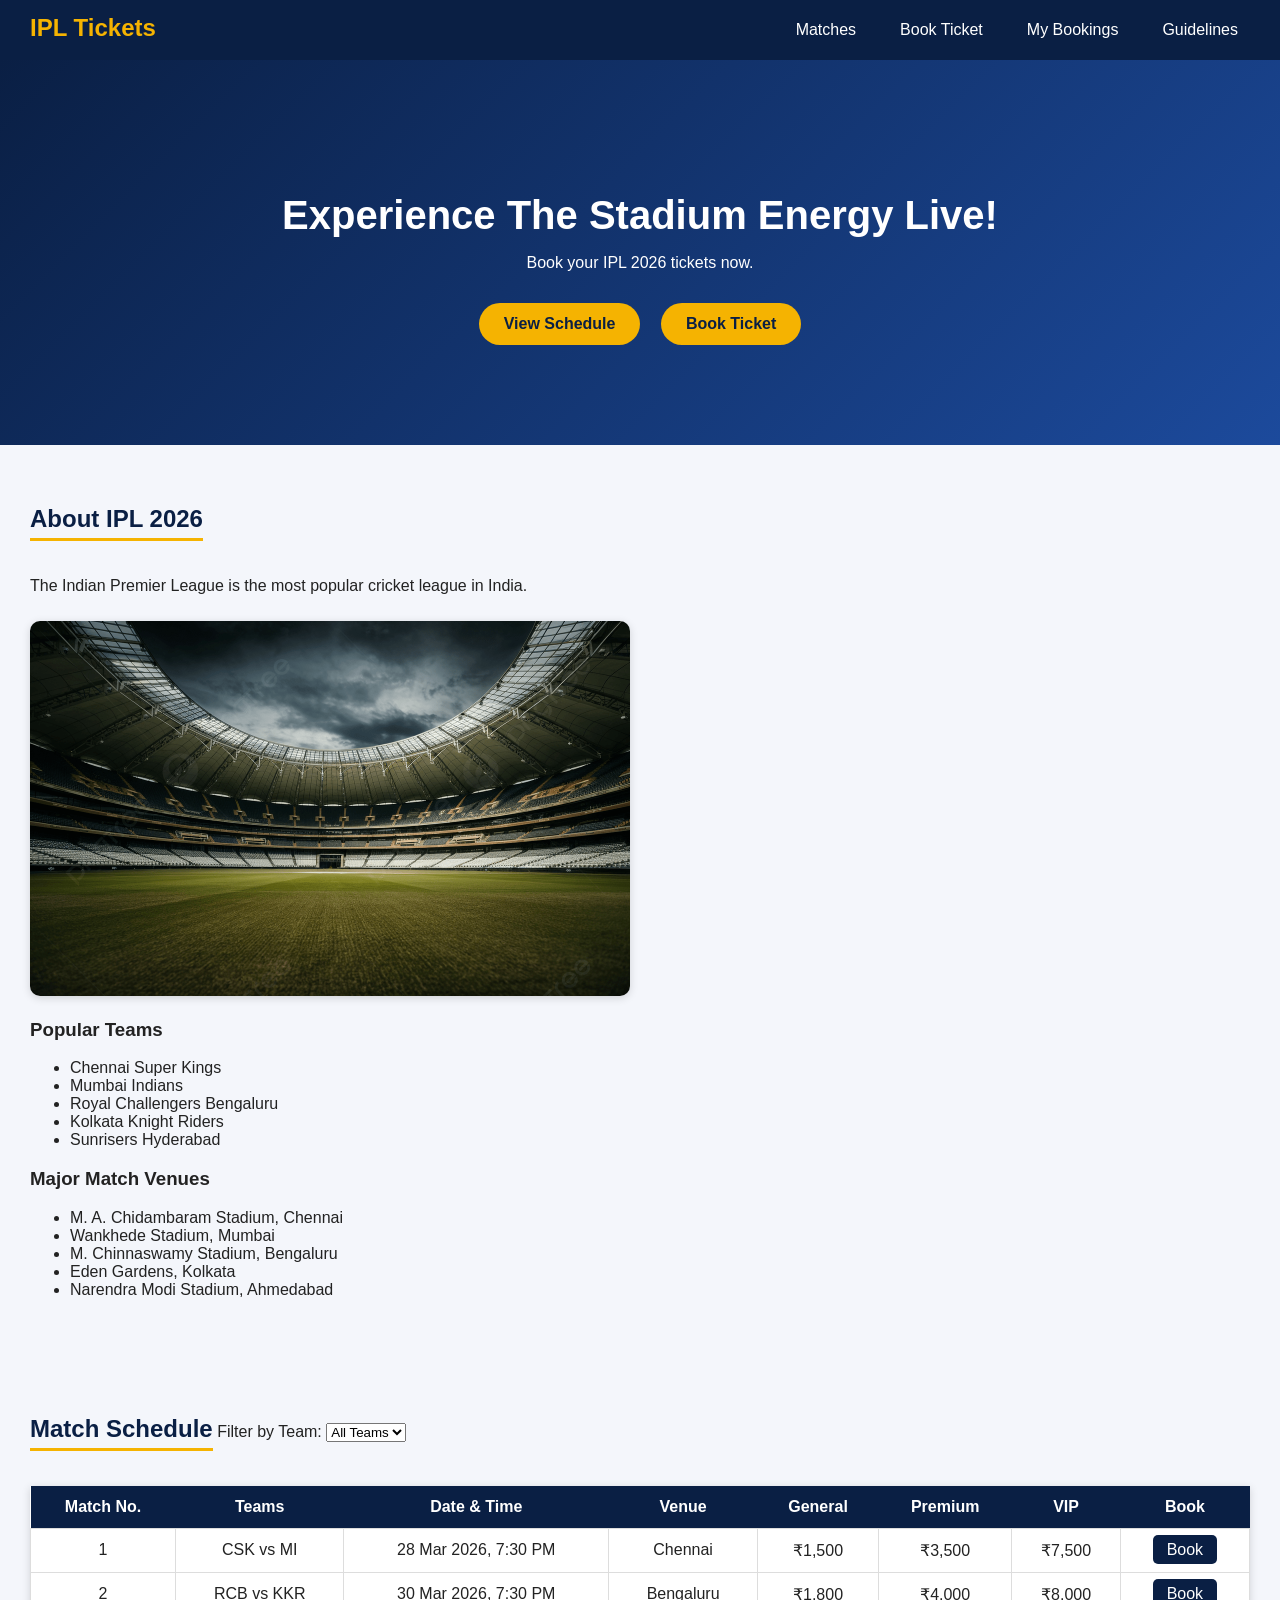
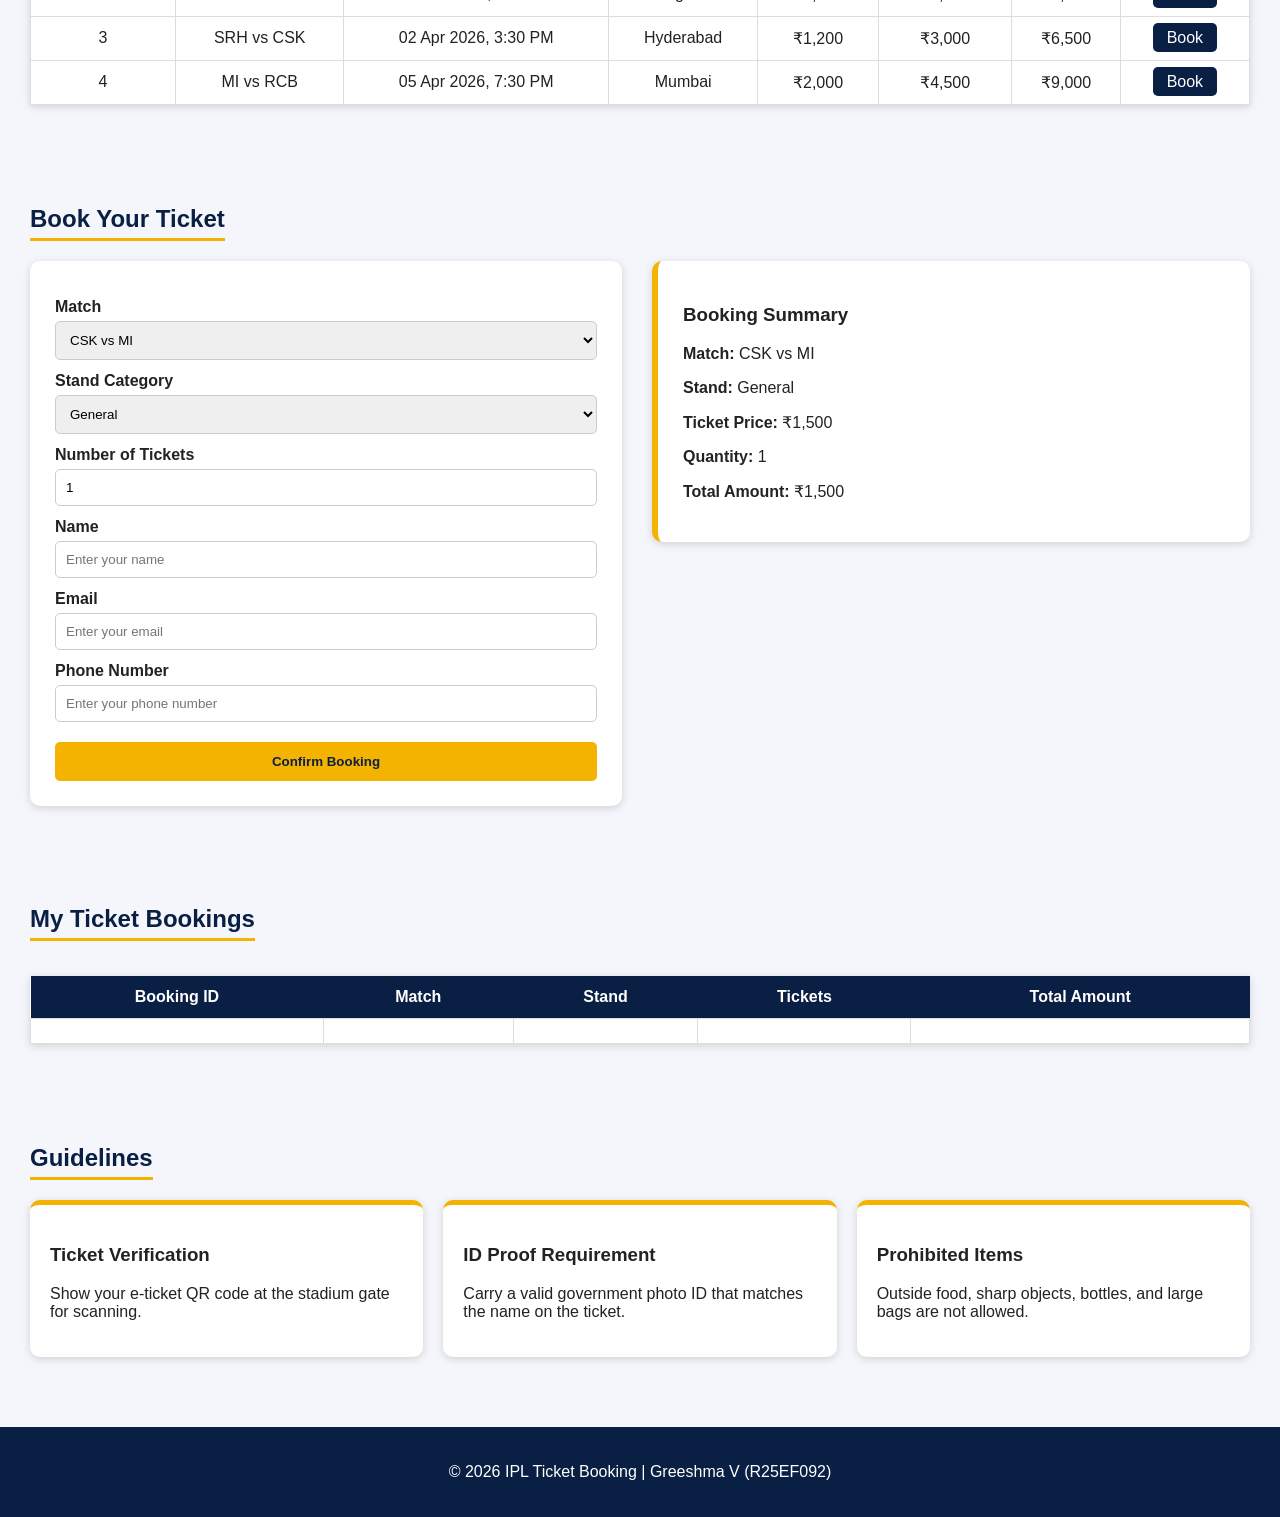
==== index.html @ 587f27b1 "Activity 1 and 2: HTML and CSS" ====
<!DOCTYPE html>
<html lang="en">
<head>
  <meta charset="UTF-8">
  <meta name="viewport" content="width=device-width, initial-scale=1.0">
  <title>IPL Ticket Booking</title>
     <link rel="stylesheet" href="CSS/style.css">
  
</head>
<body>

  <!-- NAVIGATION BAR -->
  <header>
    <nav>
      <h2>IPL Tickets</h2>
      <ul>
        <li><a href="#matches">Matches</a></li>
        <li><a href="#booking">Book Ticket</a></li>
        <li><a href="#mybookings">My Bookings</a></li>
        <li><a href="#guidelines">Guidelines</a></li>
      </ul>
    </nav>
  </header>

  <!-- BANNER / HERO -->
  <section id="home" class="hero">
    <h1>Experience The Stadium Energy Live!</h1>
    <p>Book your IPL 2026 tickets now.</p>
    <a href="#matches" class="btn">View Schedule</a>
    <a href="#booking" class="btn">Book Ticket</a>
  </section>

  <!-- ABOUT IPL 2026 -->
  <section id="about">
    <h2>About IPL 2026</h2>
    <p>The Indian Premier League is the most popular cricket league in India.</p>
    <img src="images/cricket.jpg" alt="Cricket stadium" class="about-img">
    <h3>Popular Teams</h3>
    <ul>
      <li>Chennai Super Kings</li>
      <li>Mumbai Indians</li>
      <li>Royal Challengers Bengaluru</li>
      <li>Kolkata Knight Riders</li>
      <li>Sunrisers Hyderabad</li>
    </ul>

    <h3>Major Match Venues</h3>
    <ul>
      <li>M. A. Chidambaram Stadium, Chennai</li>
      <li>Wankhede Stadium, Mumbai</li>
      <li>M. Chinnaswamy Stadium, Bengaluru</li>
      <li>Eden Gardens, Kolkata</li>
      <li>Narendra Modi Stadium, Ahmedabad</li>
    </ul>
  </section>

  <!-- MATCH SCHEDULE -->
  <section id="matches">
    <h2>Match Schedule</h2>

    <label for="team">Filter by Team:</label>
    <select id="team">
      <option>All Teams</option>
      <option>CSK</option>
      <option>MI</option>
      <option>RCB</option>
      <option>KKR</option>
      <option>SRH</option>
    </select>

    <table>
      <tr>
        <th>Match No.</th>
        <th>Teams</th>
        <th>Date &amp; Time</th>
        <th>Venue</th>
        <th>General</th>
        <th>Premium</th>
        <th>VIP</th>
        <th>Book</th>
      </tr>
      <tr>
        <td>1</td>
        <td>CSK vs MI</td>
        <td>28 Mar 2026, 7:30 PM</td>
        <td>Chennai</td>
        <td>₹1,500</td>
        <td>₹3,500</td>
        <td>₹7,500</td>
        <td><a href="#booking" class="btn-small">Book</a></td>
      </tr>
      <tr>
        <td>2</td>
        <td>RCB vs KKR</td>
        <td>30 Mar 2026, 7:30 PM</td>
        <td>Bengaluru</td>
        <td>₹1,800</td>
        <td>₹4,000</td>
        <td>₹8,000</td>
        <td><a href="#booking" class="btn-small">Book</a></td>
      </tr>
      <tr>
        <td>3</td>
        <td>SRH vs CSK</td>
        <td>02 Apr 2026, 3:30 PM</td>
        <td>Hyderabad</td>
        <td>₹1,200</td>
        <td>₹3,000</td>
        <td>₹6,500</td>
        <td><a href="#booking" class="btn-small">Book</a></td>
      </tr>
      <tr>
        <td>4</td>
        <td>MI vs RCB</td>
        <td>05 Apr 2026, 7:30 PM</td>
        <td>Mumbai</td>
        <td>₹2,000</td>
        <td>₹4,500</td>
        <td>₹9,000</td>
        <td><a href="#booking" class="btn-small">Book</a></td>
      </tr>
    </table>
  </section>

  <!-- BOOKING FORM + SUMMARY -->
  <section id="booking">
    <h2>Book Your Ticket</h2>

    <div class="booking-area">

      <form class="booking-form">
        <label for="match">Match</label>
        <select id="match">
          <option>CSK vs MI</option>
          <option>RCB vs KKR</option>
          <option>SRH vs CSK</option>
          <option>MI vs RCB</option>
        </select>

        <label for="stand">Stand Category</label>
        <select id="stand">
          <option>General</option>
          <option>Premium</option>
          <option>VIP</option>
        </select>

        <label for="tickets">Number of Tickets</label>
        <input type="number" id="tickets" min="1" max="10" value="1">

        <label for="name">Name</label>
        <input type="text" id="name" placeholder="Enter your name">

        <label for="email">Email</label>
        <input type="email" id="email" placeholder="Enter your email">

        <label for="phone">Phone Number</label>
        <input type="tel" id="phone" placeholder="Enter your phone number">

        <button type="submit">Confirm Booking</button>
      </form>

      <div class="summary-card">
        <h3>Booking Summary</h3>
        <p><b>Match:</b> CSK vs MI</p>
        <p><b>Stand:</b> General</p>
        <p><b>Ticket Price:</b> ₹1,500</p>
        <p><b>Quantity:</b> 1</p>
        <p><b>Total Amount:</b> ₹1,500</p>
      </div>

    </div>
  </section>

  <!-- MY BOOKINGS -->
  <section id="mybookings">
    <h2>My Ticket Bookings</h2>
    <table>
      <tr>
        <th>Booking ID</th>
        <th>Match</th>
        <th>Stand</th>
        <th>Tickets</th>
        <th>Total Amount</th>
      </tr>
      <tr>
        <td></td>
        <td></td>
        <td></td>
        <td></td>
        <td></td>
      </tr>
    </table>
  </section>

  <!-- GUIDELINES -->
  <section id="guidelines">
    <h2>Guidelines</h2>
    <div class="cards">
      <div class="card">
        <h3>Ticket Verification</h3>
        <p>Show your e-ticket QR code at the stadium gate for scanning.</p>
      </div>
      <div class="card">
        <h3>ID Proof Requirement</h3>
        <p>Carry a valid government photo ID that matches the name on the ticket.</p>
      </div>
      <div class="card">
        <h3>Prohibited Items</h3>
        <p>Outside food, sharp objects, bottles, and large bags are not allowed.</p>
      </div>
    </div>
  </section>

  <!-- FOOTER -->
  <footer>
    <p>&copy; 2026 IPL Ticket Booking | Greeshma V (R25EF092)</p>
  </footer>

</body>
</html>
---- CSS/style.css ----
/* THEME COLORS (CSS variables) */
:root {
  --primary: #0a1f44;   /* dark blue */
  --accent: #f5b301;    /* gold */
  --background: #f4f6fb;
  --text: #222222;
}

* {
  box-sizing: border-box;
}

html {
  scroll-behavior: smooth;
}

body {
  margin: 0;
  font-family: Arial, sans-serif;
  background-color: var(--background);
  color: var(--text);
  padding-top: 60px;   /* space for fixed navbar */
}

section {
  padding: 40px 30px;
  scroll-margin-top: 60px;
}

h2 {
  color: var(--primary);
  border-bottom: 3px solid var(--accent);
  display: inline-block;
  padding-bottom: 5px;
}

/* NAVIGATION BAR */
nav {
  position: fixed;
  top: 0;
  left: 0;
  width: 100%;
  height: 60px;
  background-color: var(--primary);
  display: flex;
  justify-content: space-between;
  align-items: center;
  padding: 0 30px;
  z-index: 100;
}

nav h2 {
  color: var(--accent);
  border: none;
  margin: 0;
}

nav ul {
  list-style: none;
  display: flex;
  margin: 0;
  padding: 0;
}

nav li {
  margin-left: 20px;
}

nav a {
  color: white;
  text-decoration: none;
  padding: 8px 12px;
  border-radius: 5px;
}

nav a:hover {
  background-color: var(--accent);
  color: var(--primary);
}

/* HERO SECTION */
.hero {
  background: linear-gradient(135deg, var(--primary), #1c4a9c);
  color: white;
  text-align: center;
  padding: 100px 20px;
}

.hero h1 {
  font-size: 40px;
  margin-bottom: 10px;
}

.btn {
  display: inline-block;
  background-color: var(--accent);
  color: var(--primary);
  padding: 12px 25px;
  margin: 15px 8px 0 8px;
  border-radius: 25px;
  text-decoration: none;
  font-weight: bold;
}

.btn:hover {
  background-color: white;
}

.btn-small {
  background-color: var(--primary);
  color: white;
  padding: 6px 14px;
  border-radius: 5px;
  text-decoration: none;
}

.btn-small:hover {
  background-color: var(--accent);
  color: var(--primary);
}

/* TABLES */
table {
  width: 100%;
  border-collapse: collapse;
  background-color: white;
  margin-top: 15px;
  box-shadow: 0 2px 8px rgba(0, 0, 0, 0.15);
}

th {
  background-color: var(--primary);
  color: white;
  padding: 12px;
}

td {
  padding: 12px;
  border: 1px solid #dddddd;
  text-align: center;
}

/* FORM + SUMMARY */
.booking-area {
  display: flex;
  gap: 30px;
  flex-wrap: wrap;
}

.booking-form {
  flex: 1;
  min-width: 280px;
  background-color: white;
  padding: 25px;
  border-radius: 10px;
  box-shadow: 0 2px 8px rgba(0, 0, 0, 0.15);
}

.booking-form label {
  display: block;
  margin-top: 12px;
  font-weight: bold;
}

.booking-form input,
.booking-form select {
  width: 100%;
  padding: 10px;
  margin-top: 5px;
  border: 1px solid #cccccc;
  border-radius: 5px;
}

.booking-form button {
  margin-top: 20px;
  width: 100%;
  padding: 12px;
  background-color: var(--accent);
  color: var(--primary);
  font-weight: bold;
  border: none;
  border-radius: 5px;
  cursor: pointer;
}

.summary-card {
  flex: 1;
  min-width: 250px;
  background-color: white;
  padding: 25px;
  border-radius: 10px;
  border-left: 6px solid var(--accent);
  box-shadow: 0 2px 8px rgba(0, 0, 0, 0.15);
  height: fit-content;
}

/* GUIDELINE CARDS */
.cards {
  display: flex;
  gap: 20px;
  flex-wrap: wrap;
}

.card {
  flex: 1;
  min-width: 220px;
  background-color: white;
  padding: 20px;
  border-radius: 10px;
  border-top: 5px solid var(--accent);
  box-shadow: 0 2px 8px rgba(0, 0, 0, 0.15);
}

/* FOOTER */
footer {
  background-color: var(--primary);
  color: white;
  text-align: center;
  padding: 20px;
  margin-top: 30px;
}

.about-img {
  width: 100%;
  max-width: 600px;
  border-radius: 10px;
  box-shadow: 0 2px 8px rgba(0, 0, 0, 0.15);
  margin-top: 10px;
}
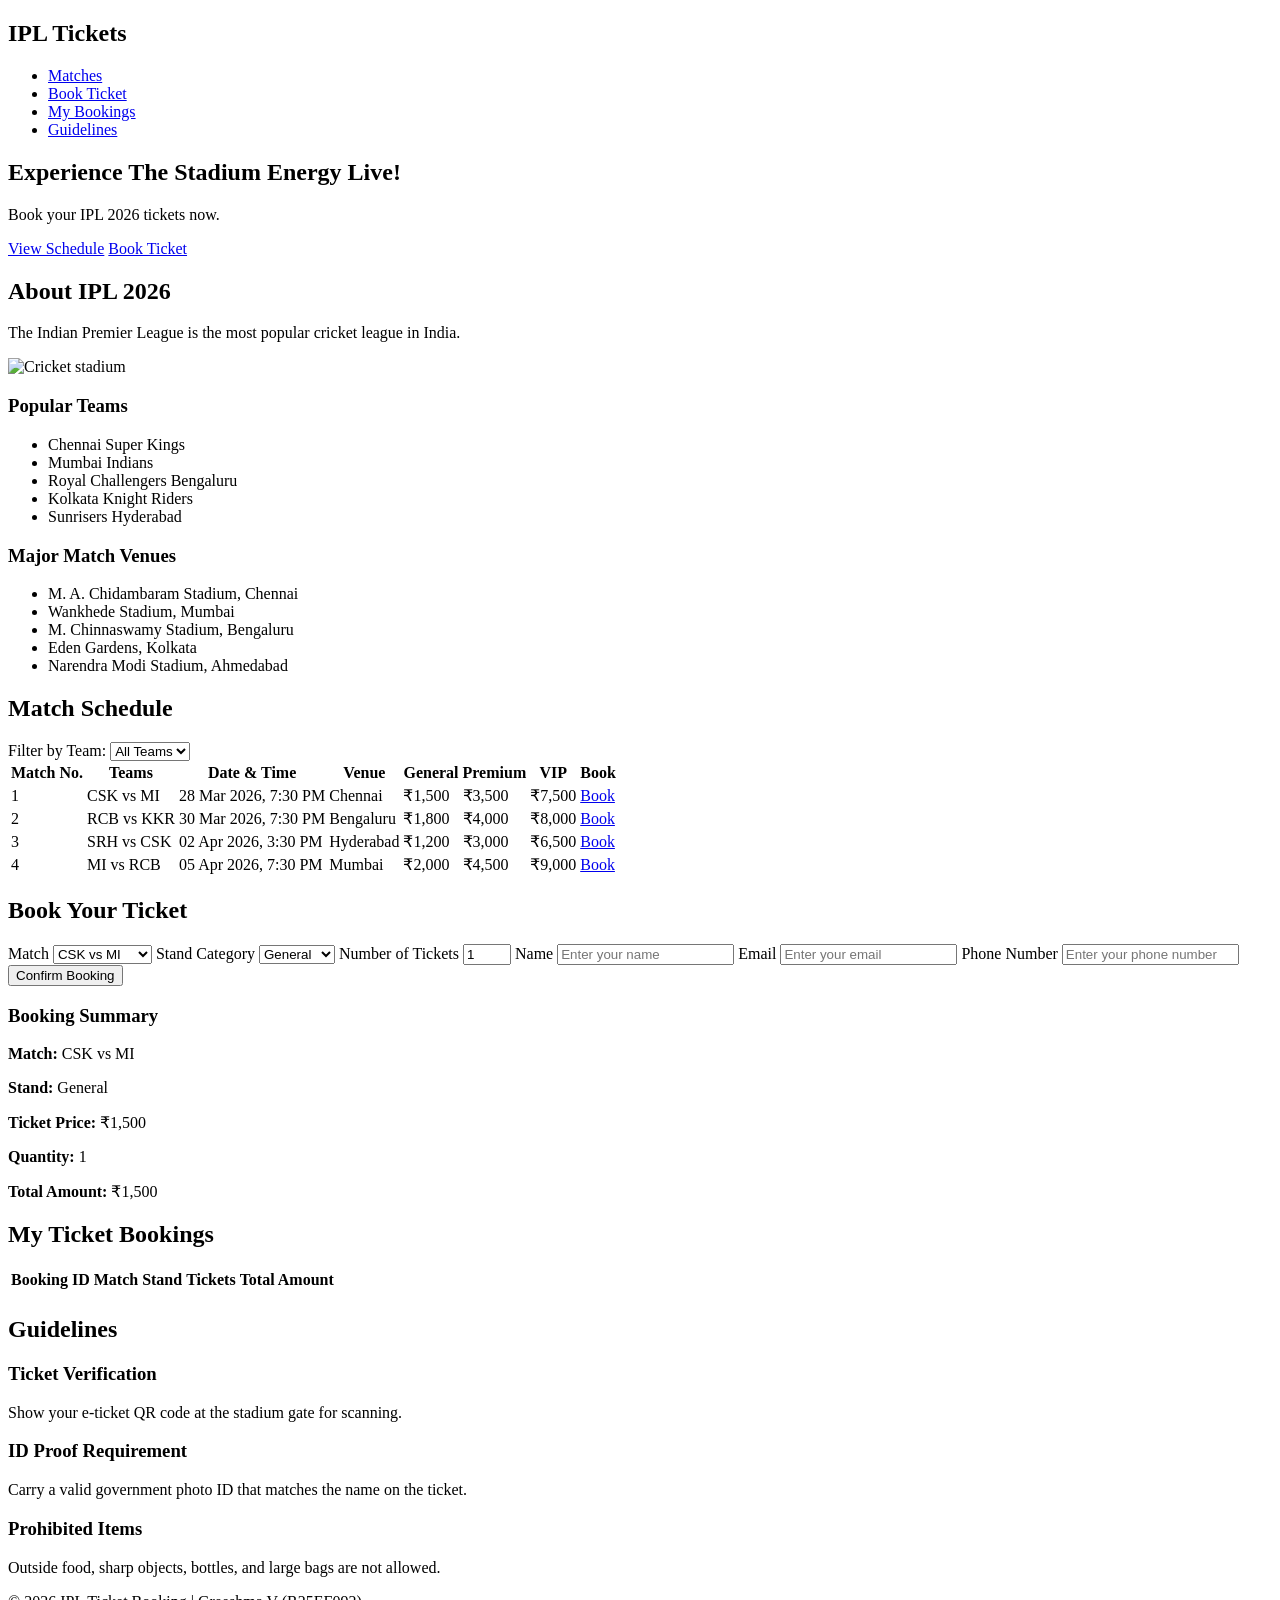
==== commit b99f5338: "Activity 4: Added app.js with showToast and smooth scrolling" ====
--- a/index.html
+++ b/index.html
@@ -4,8 +4,7 @@
   <meta charset="UTF-8">
   <meta name="viewport" content="width=device-width, initial-scale=1.0">
   <title>IPL Ticket Booking</title>
-     <link rel="stylesheet" href="CSS/style.css">
-  
+  <link rel="stylesheet" href="css/style.css">
 </head>
 <body>
 
@@ -15,7 +14,7 @@
       <h2>IPL Tickets</h2>
       <ul>
         <li><a href="#matches">Matches</a></li>
-        <li><a href="#booking">Book Ticket</a></li>
+        <li><a href="booking.html">Book Ticket</a></li>
         <li><a href="#mybookings">My Bookings</a></li>
         <li><a href="#guidelines">Guidelines</a></li>
       </ul>
@@ -27,14 +26,14 @@
     <h1>Experience The Stadium Energy Live!</h1>
     <p>Book your IPL 2026 tickets now.</p>
     <a href="#matches" class="btn">View Schedule</a>
-    <a href="#booking" class="btn">Book Ticket</a>
+    <a href="booking.html" class="btn">Book Ticket</a>
   </section>
 
   <!-- ABOUT IPL 2026 -->
   <section id="about">
     <h2>About IPL 2026</h2>
     <p>The Indian Premier League is the most popular cricket league in India.</p>
-    <img src="images/cricket.jpg" alt="Cricket stadium" class="about-img">
+    <img src="img/cricket.jpg" alt="Cricket stadium" class="about-img">
     <h3>Popular Teams</h3>
     <ul>
       <li>Chennai Super Kings</li>
@@ -87,7 +86,7 @@
         <td>₹1,500</td>
         <td>₹3,500</td>
         <td>₹7,500</td>
-        <td><a href="#booking" class="btn-small">Book</a></td>
+        <td><a href="#booking" class="btn-small book-btn">Book</a></td>
       </tr>
       <tr>
         <td>2</td>
@@ -97,7 +96,7 @@
         <td>₹1,800</td>
         <td>₹4,000</td>
         <td>₹8,000</td>
-        <td><a href="#booking" class="btn-small">Book</a></td>
+        <td><a href="#booking" class="btn-small book-btn">Book</a></td>
       </tr>
       <tr>
         <td>3</td>
@@ -107,7 +106,7 @@
         <td>₹1,200</td>
         <td>₹3,000</td>
         <td>₹6,500</td>
-        <td><a href="#booking" class="btn-small">Book</a></td>
+        <td><a href="#booking" class="btn-small book-btn">Book</a></td>
       </tr>
       <tr>
         <td>4</td>
@@ -117,7 +116,7 @@
         <td>₹2,000</td>
         <td>₹4,500</td>
         <td>₹9,000</td>
-        <td><a href="#booking" class="btn-small">Book</a></td>
+        <td><a href="#booking" class="btn-small book-btn">Book</a></td>
       </tr>
     </table>
   </section>
@@ -128,7 +127,7 @@
 
     <div class="booking-area">
 
-      <form class="booking-form">
+      <form class="booking-form" id="bookingForm">
         <label for="match">Match</label>
         <select id="match">
           <option>CSK vs MI</option>
@@ -145,16 +144,16 @@
         </select>
 
         <label for="tickets">Number of Tickets</label>
-        <input type="number" id="tickets" min="1" max="10" value="1">
+        <input type="number" id="tickets" min="1" max="10" value="1" required>
 
         <label for="name">Name</label>
-        <input type="text" id="name" placeholder="Enter your name">
+        <input type="text" id="name" placeholder="Enter your name" required>
 
         <label for="email">Email</label>
-        <input type="email" id="email" placeholder="Enter your email">
+        <input type="email" id="email" placeholder="Enter your email" required>
 
         <label for="phone">Phone Number</label>
-        <input type="tel" id="phone" placeholder="Enter your phone number">
+        <input type="tel" id="phone" placeholder="Enter your phone number" required>
 
         <button type="submit">Confirm Booking</button>
       </form>
@@ -216,5 +215,9 @@
     <p>&copy; 2026 IPL Ticket Booking | Greeshma V (R25EF092)</p>
   </footer>
 
+  <!-- TOAST BOX (empty, JavaScript fills it with a message) -->
+  <div id="toast"></div>
+
+  <script src="js/app.js"></script>
 </body>
 </html>
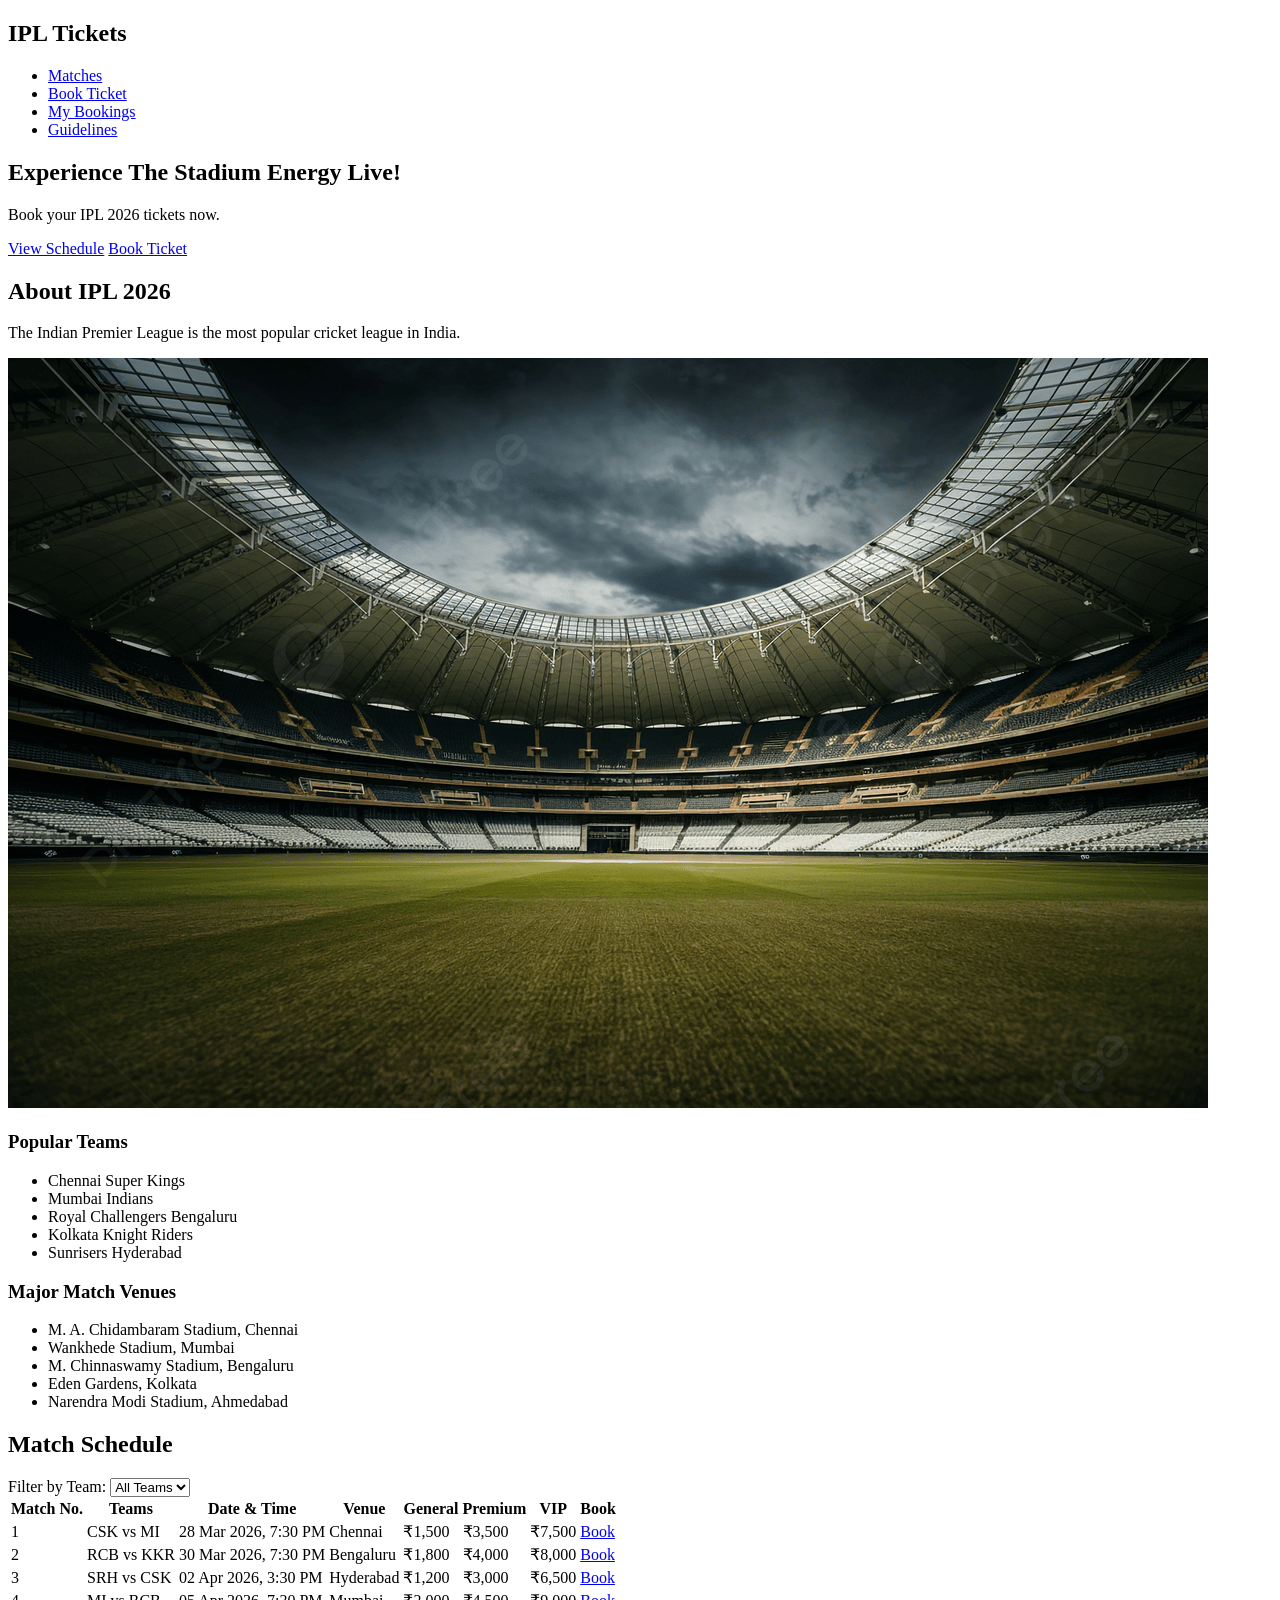
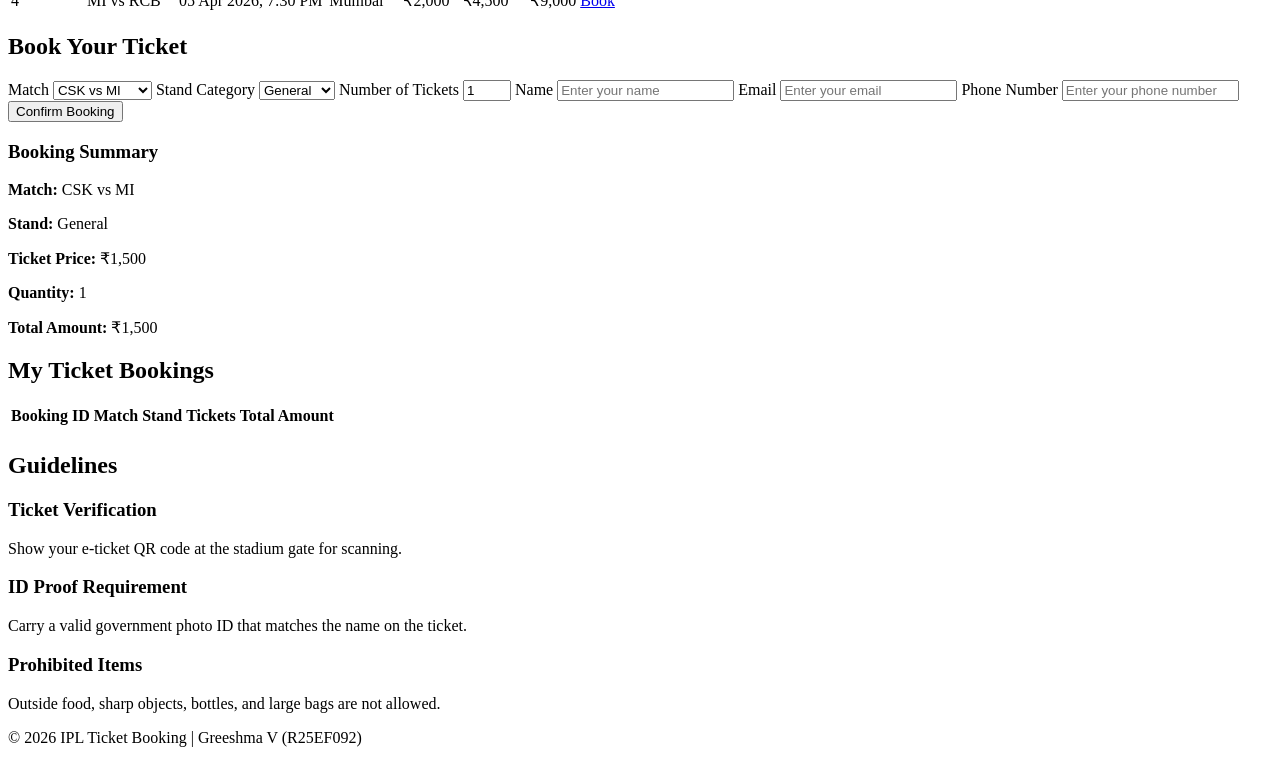
==== commit 6803ef6c: "Activity 7: selector forms and live booking summary" ====
--- a/index.html
+++ b/index.html
@@ -86,7 +86,7 @@
         <td>₹1,500</td>
         <td>₹3,500</td>
         <td>₹7,500</td>
-        <td><a href="#booking" class="btn-small book-btn">Book</a></td>
+        <td><a href="#booking" class="btn-small book-btn" data-match="CSK vs MI">Book</a></td>
       </tr>
       <tr>
         <td>2</td>
@@ -96,7 +96,7 @@
         <td>₹1,800</td>
         <td>₹4,000</td>
         <td>₹8,000</td>
-        <td><a href="#booking" class="btn-small book-btn">Book</a></td>
+        <td><a href="#booking" class="btn-small book-btn" data-match="RCB vs KKR">Book</a></td>
       </tr>
       <tr>
         <td>3</td>
@@ -106,7 +106,7 @@
         <td>₹1,200</td>
         <td>₹3,000</td>
         <td>₹6,500</td>
-        <td><a href="#booking" class="btn-small book-btn">Book</a></td>
+        <td><a href="#booking" class="btn-small book-btn" data-match="SRH vs CSK">Book</a></td>
       </tr>
       <tr>
         <td>4</td>
@@ -116,12 +116,12 @@
         <td>₹2,000</td>
         <td>₹4,500</td>
         <td>₹9,000</td>
-        <td><a href="#booking" class="btn-small book-btn">Book</a></td>
+        <td><a href="#booking" class="btn-small book-btn" data-match="MI vs RCB">Book</a></td>
       </tr>
     </table>
   </section>
 
-  <!-- BOOKING FORM + SUMMARY -->
+  <!-- BOOKING FORM + SUMMARY (Activity 7: selectors + live summary) -->
   <section id="booking">
     <h2>Book Your Ticket</h2>
 
@@ -158,13 +158,13 @@
         <button type="submit">Confirm Booking</button>
       </form>
 
-      <div class="summary-card">
+      <div class="summary-card" id="summaryCard">
         <h3>Booking Summary</h3>
-        <p><b>Match:</b> CSK vs MI</p>
-        <p><b>Stand:</b> General</p>
-        <p><b>Ticket Price:</b> ₹1,500</p>
-        <p><b>Quantity:</b> 1</p>
-        <p><b>Total Amount:</b> ₹1,500</p>
+        <p><b>Match:</b> <span id="summaryMatch">CSK vs MI</span></p>
+        <p><b>Stand:</b> <span id="summaryStand">General</span></p>
+        <p><b>Ticket Price:</b> <span id="summaryPrice">₹1,500</span></p>
+        <p><b>Quantity:</b> <span id="summaryQty">1</span></p>
+        <p><b>Total Amount:</b> <span id="summaryTotal">₹1,500</span></p>
       </div>
 
     </div>
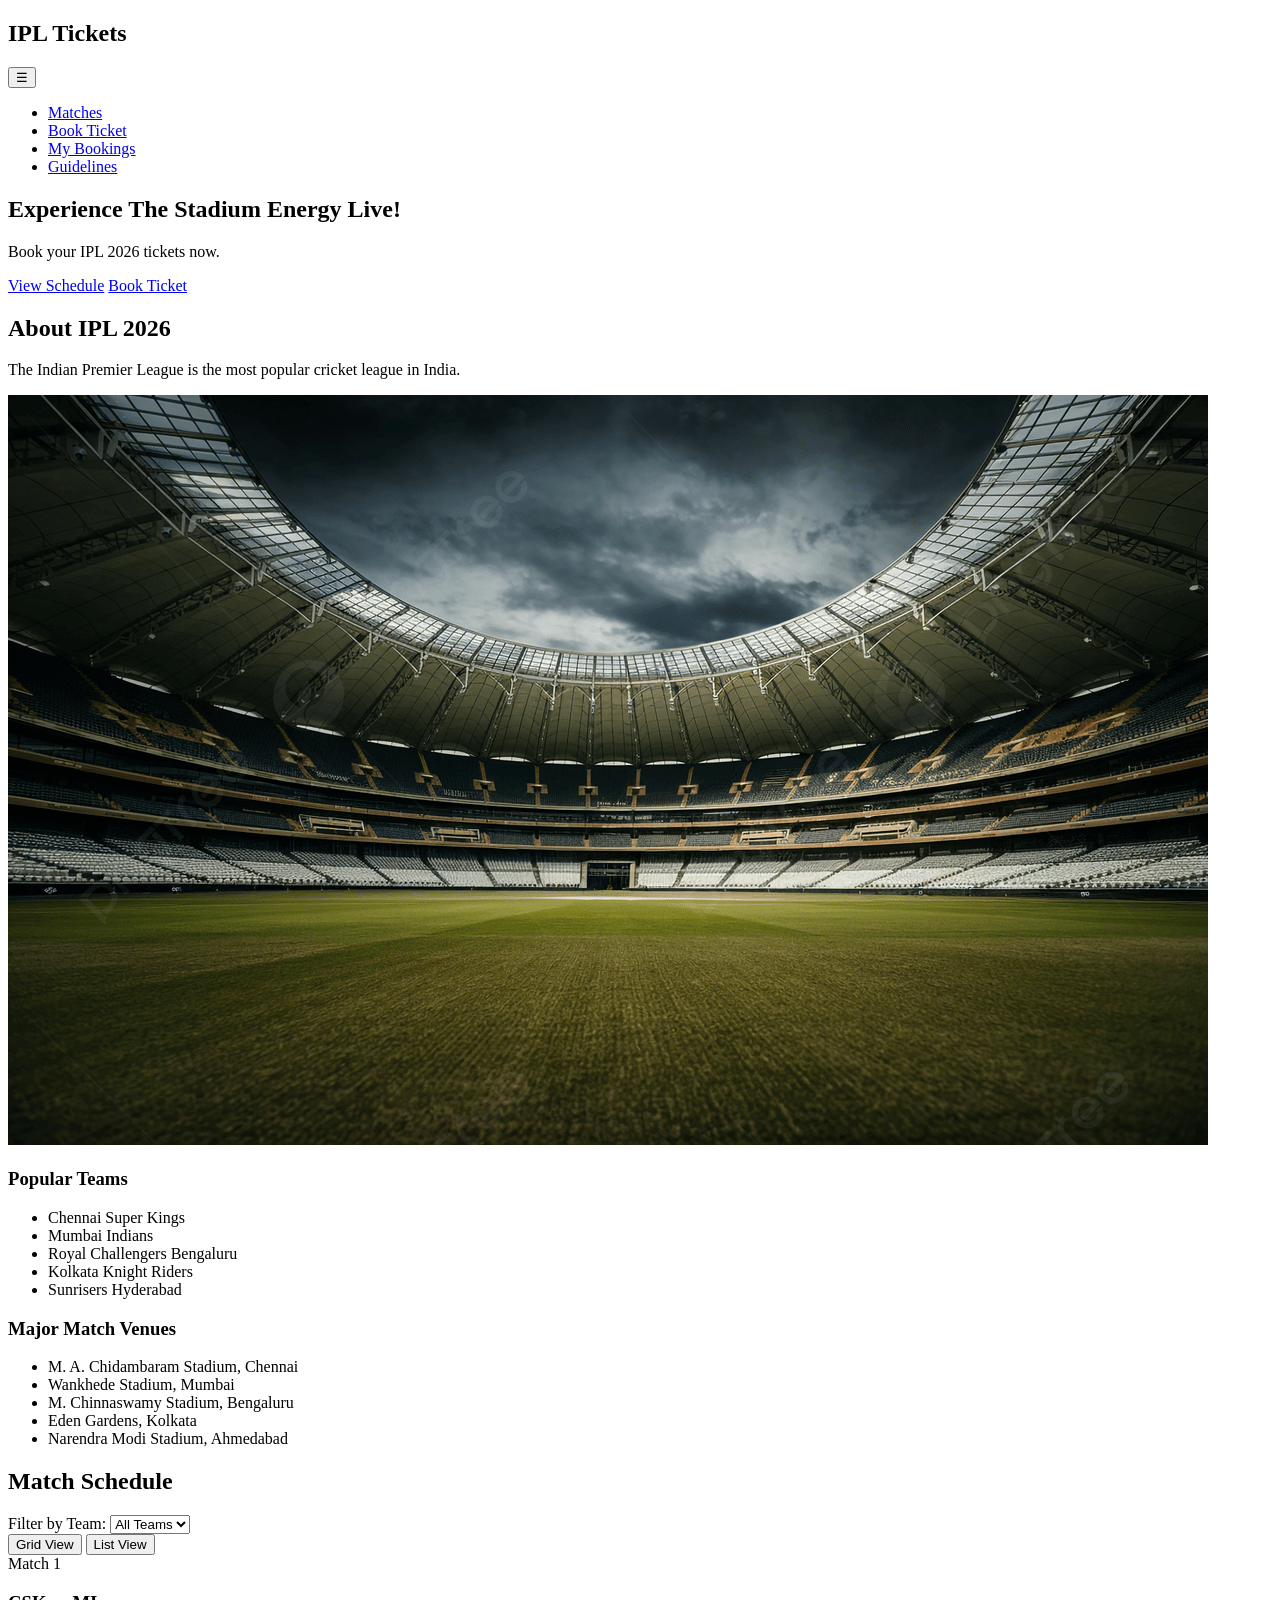
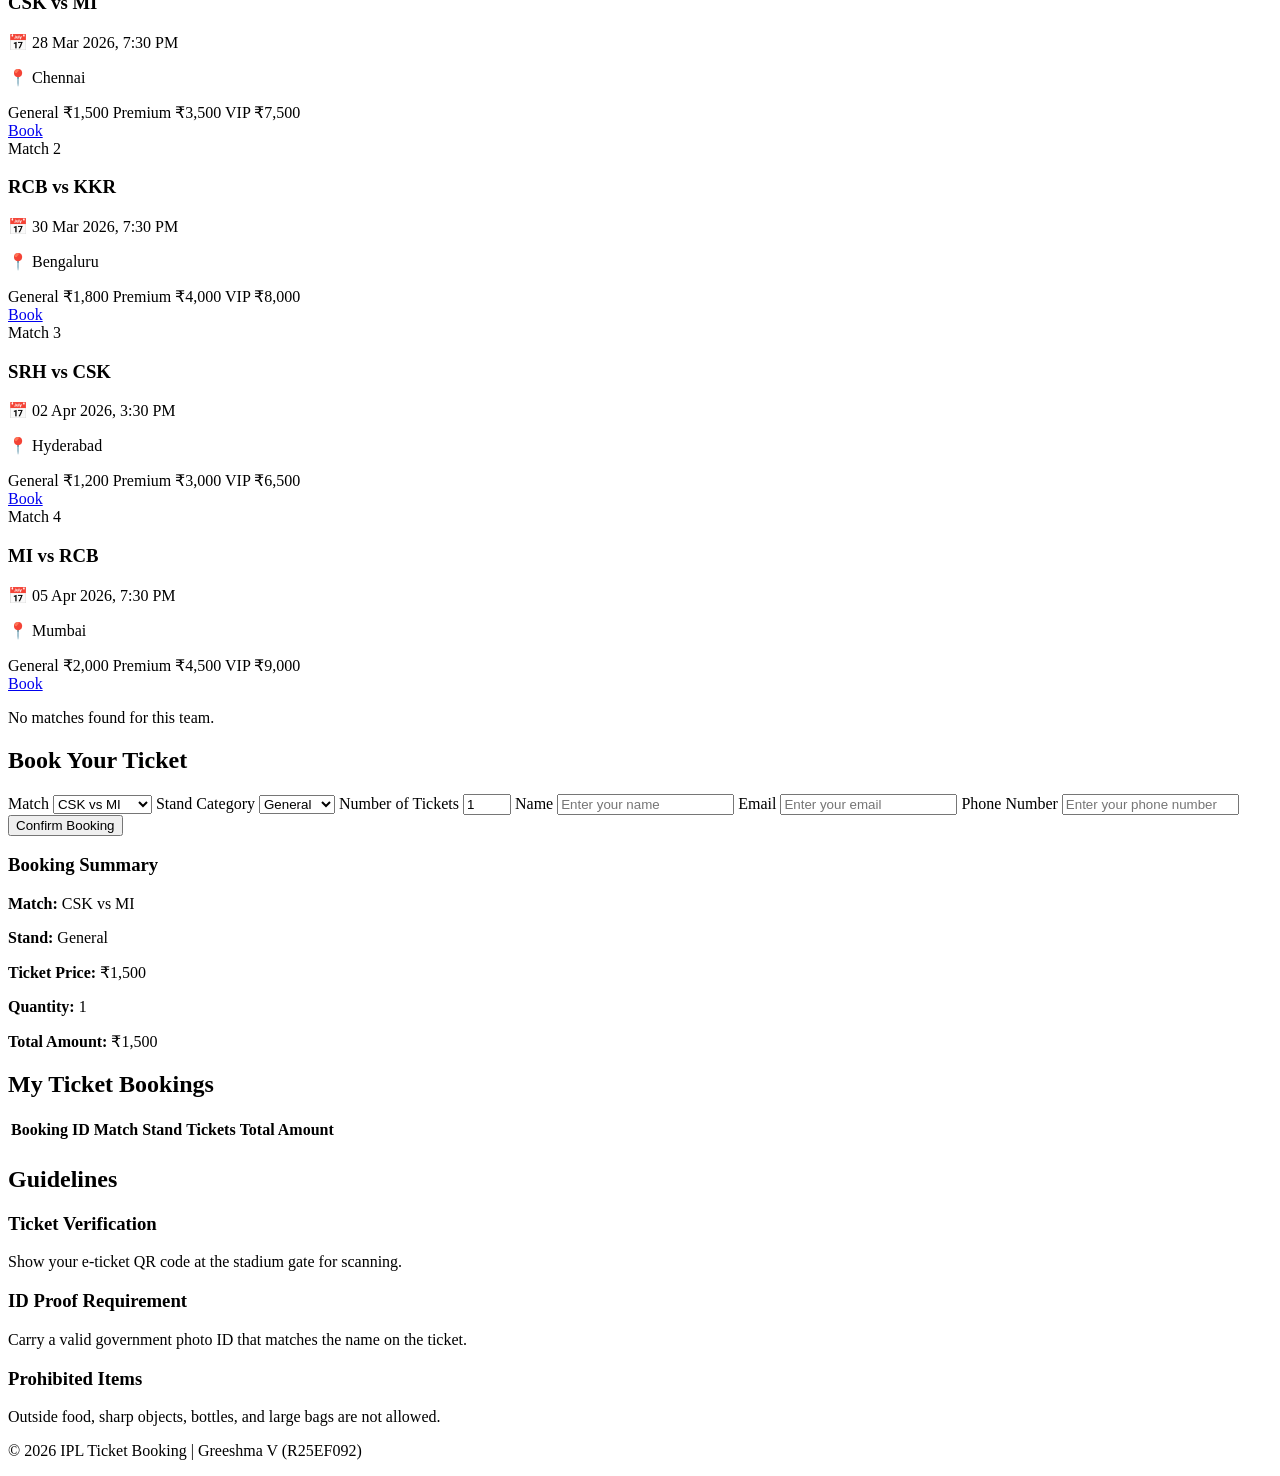
==== commit e9ae6a1c: "Activity 8: responsive layout with Grid, Flexbox, filter, view toggle and hamburger menu" ====
--- a/index.html
+++ b/index.html
@@ -12,7 +12,8 @@
   <header>
     <nav>
       <h2>IPL Tickets</h2>
-      <ul>
+      <button class="hamburger" id="hamburger" aria-label="Toggle menu">&#9776;</button>
+      <ul id="navMenu">
         <li><a href="#matches">Matches</a></li>
         <li><a href="booking.html">Book Ticket</a></li>
         <li><a href="#mybookings">My Bookings</a></li>
@@ -57,68 +58,76 @@
   <section id="matches">
     <h2>Match Schedule</h2>
 
-    <label for="team">Filter by Team:</label>
-    <select id="team">
-      <option>All Teams</option>
-      <option>CSK</option>
-      <option>MI</option>
-      <option>RCB</option>
-      <option>KKR</option>
-      <option>SRH</option>
-    </select>
-
-    <table>
-      <tr>
-        <th>Match No.</th>
-        <th>Teams</th>
-        <th>Date &amp; Time</th>
-        <th>Venue</th>
-        <th>General</th>
-        <th>Premium</th>
-        <th>VIP</th>
-        <th>Book</th>
-      </tr>
-      <tr>
-        <td>1</td>
-        <td>CSK vs MI</td>
-        <td>28 Mar 2026, 7:30 PM</td>
-        <td>Chennai</td>
-        <td>₹1,500</td>
-        <td>₹3,500</td>
-        <td>₹7,500</td>
-        <td><a href="#booking" class="btn-small book-btn" data-match="CSK vs MI">Book</a></td>
-      </tr>
-      <tr>
-        <td>2</td>
-        <td>RCB vs KKR</td>
-        <td>30 Mar 2026, 7:30 PM</td>
-        <td>Bengaluru</td>
-        <td>₹1,800</td>
-        <td>₹4,000</td>
-        <td>₹8,000</td>
-        <td><a href="#booking" class="btn-small book-btn" data-match="RCB vs KKR">Book</a></td>
-      </tr>
-      <tr>
-        <td>3</td>
-        <td>SRH vs CSK</td>
-        <td>02 Apr 2026, 3:30 PM</td>
-        <td>Hyderabad</td>
-        <td>₹1,200</td>
-        <td>₹3,000</td>
-        <td>₹6,500</td>
-        <td><a href="#booking" class="btn-small book-btn" data-match="SRH vs CSK">Book</a></td>
-      </tr>
-      <tr>
-        <td>4</td>
-        <td>MI vs RCB</td>
-        <td>05 Apr 2026, 7:30 PM</td>
-        <td>Mumbai</td>
-        <td>₹2,000</td>
-        <td>₹4,500</td>
-        <td>₹9,000</td>
-        <td><a href="#booking" class="btn-small book-btn" data-match="MI vs RCB">Book</a></td>
-      </tr>
-    </table>
+    <div class="match-controls">
+      <div>
+        <label for="team">Filter by Team:</label>
+        <select id="team">
+          <option>All Teams</option>
+          <option>CSK</option>
+          <option>MI</option>
+          <option>RCB</option>
+          <option>KKR</option>
+          <option>SRH</option>
+        </select>
+      </div>
+
+      <div class="view-toggle">
+        <button type="button" class="view-btn active" id="gridBtn">Grid View</button>
+        <button type="button" class="view-btn" id="listBtn">List View</button>
+      </div>
+    </div>
+
+    <div class="match-grid" id="matchGrid">
+      <div class="match-card" data-teams="CSK MI">
+        <span class="match-no">Match 1</span>
+        <h3>CSK vs MI</h3>
+        <p>&#128197; 28 Mar 2026, 7:30 PM</p>
+        <p>&#128205; Chennai</p>
+        <div class="price-row">
+          <span>General ₹1,500</span>
+          <span>Premium ₹3,500</span>
+          <span>VIP ₹7,500</span>
+        </div>
+        <a href="#booking" class="btn-small book-btn" data-match="CSK vs MI">Book</a>
+      </div>
+      <div class="match-card" data-teams="RCB KKR">
+        <span class="match-no">Match 2</span>
+        <h3>RCB vs KKR</h3>
+        <p>&#128197; 30 Mar 2026, 7:30 PM</p>
+        <p>&#128205; Bengaluru</p>
+        <div class="price-row">
+          <span>General ₹1,800</span>
+          <span>Premium ₹4,000</span>
+          <span>VIP ₹8,000</span>
+        </div>
+        <a href="#booking" class="btn-small book-btn" data-match="RCB vs KKR">Book</a>
+      </div>
+      <div class="match-card" data-teams="SRH CSK">
+        <span class="match-no">Match 3</span>
+        <h3>SRH vs CSK</h3>
+        <p>&#128197; 02 Apr 2026, 3:30 PM</p>
+        <p>&#128205; Hyderabad</p>
+        <div class="price-row">
+          <span>General ₹1,200</span>
+          <span>Premium ₹3,000</span>
+          <span>VIP ₹6,500</span>
+        </div>
+        <a href="#booking" class="btn-small book-btn" data-match="SRH vs CSK">Book</a>
+      </div>
+      <div class="match-card" data-teams="MI RCB">
+        <span class="match-no">Match 4</span>
+        <h3>MI vs RCB</h3>
+        <p>&#128197; 05 Apr 2026, 7:30 PM</p>
+        <p>&#128205; Mumbai</p>
+        <div class="price-row">
+          <span>General ₹2,000</span>
+          <span>Premium ₹4,500</span>
+          <span>VIP ₹9,000</span>
+        </div>
+        <a href="#booking" class="btn-small book-btn" data-match="MI vs RCB">Book</a>
+      </div>
+    </div>
+    <p class="no-match" id="noMatch">No matches found for this team.</p>
   </section>
 
   <!-- BOOKING FORM + SUMMARY (Activity 7: selectors + live summary) -->
